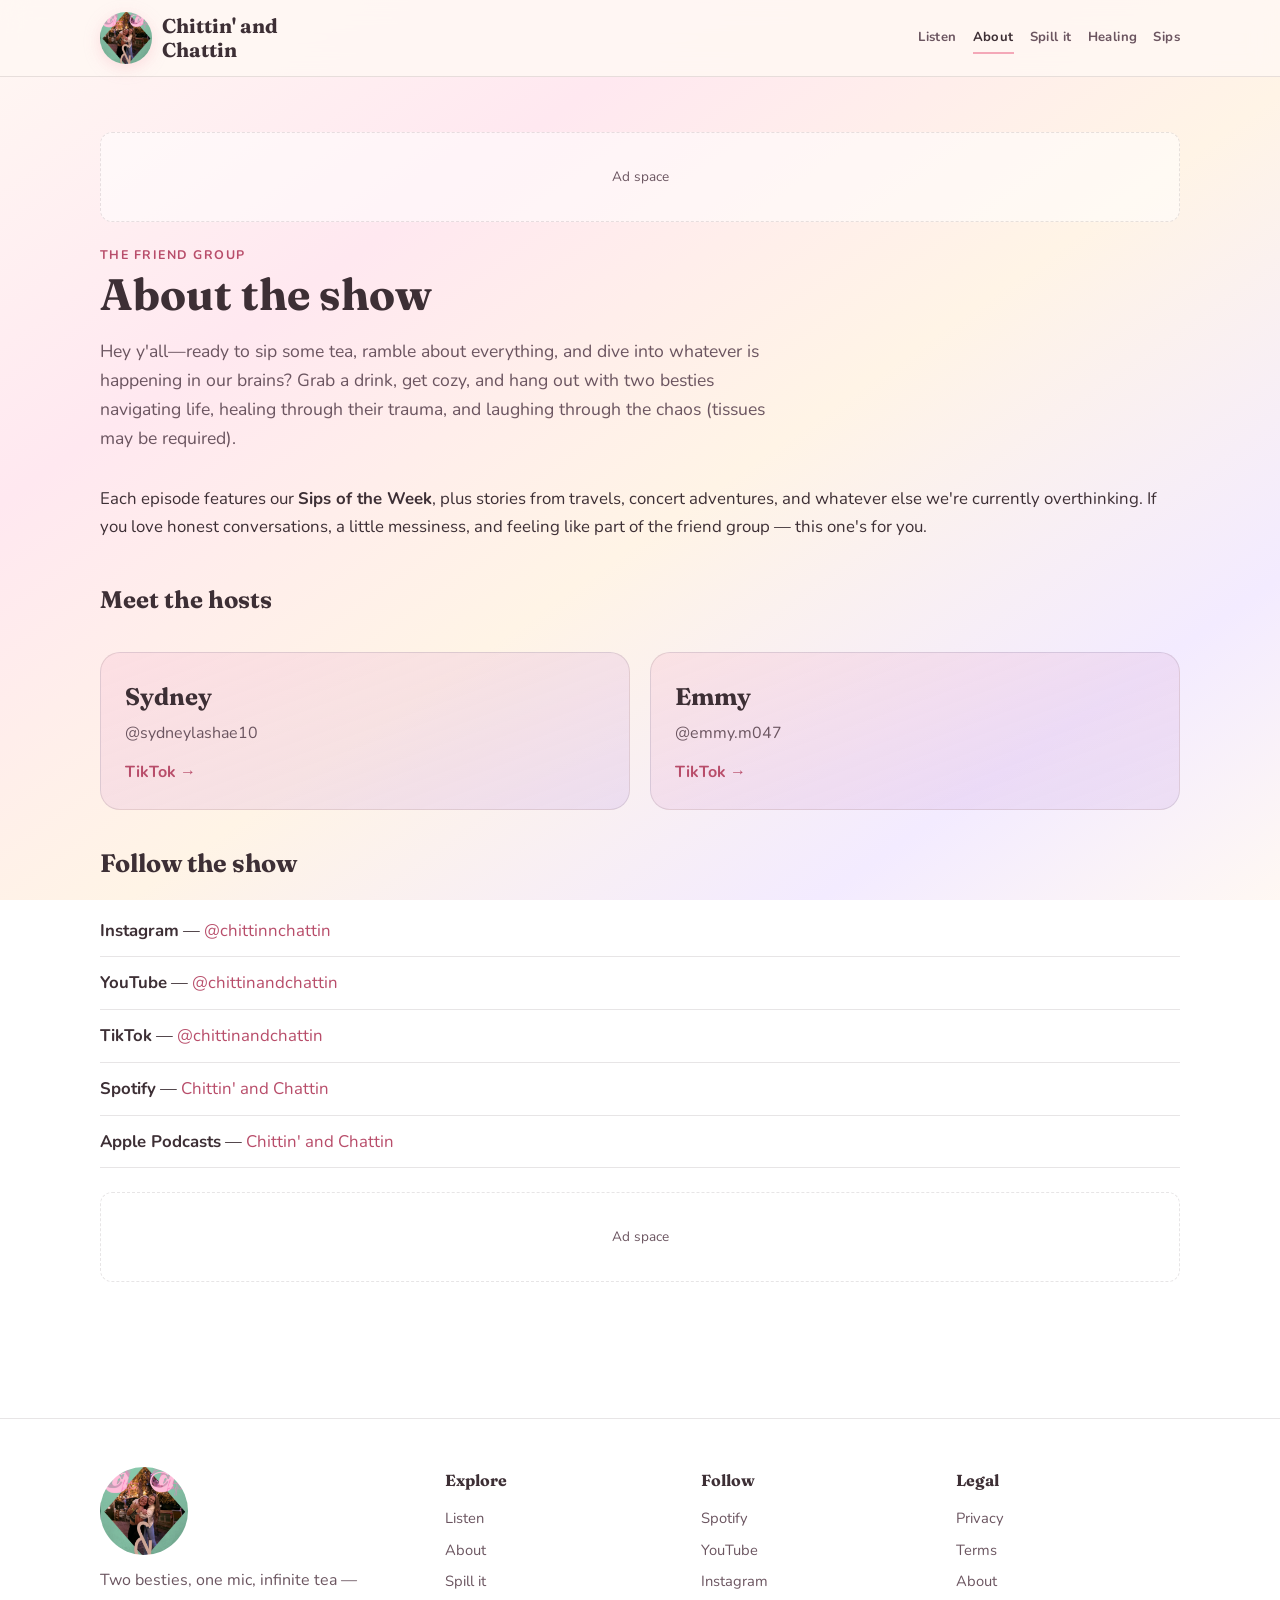
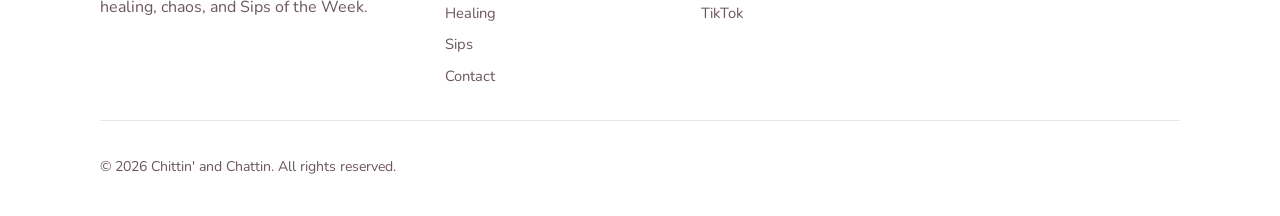
==== about/index.html @ 3270c284 "Initial Chittin and Chattin podcast site for chittinnchattin.com." ====
<!DOCTYPE html>
<html lang="en">
  <head>
    <meta charset="UTF-8" />
    <meta name="viewport" content="width=device-width, initial-scale=1.0" />
    <meta name="description" content="About Chittin' and Chattin — Sydney and Emmy, two besties with a podcast about healing, chaos, and Sips of the Week." />
    <title>About</title>
    <link rel="icon" href="/assets/brand/icon.png" type="image/png" />
    <link rel="stylesheet" href="/assets/css/site.css" />
    <link rel="canonical" href="https://chittinnchattin.com/about/" />
    <script async src="https://pagead2.googlesyndication.com/pagead/js/adsbygoogle.js?client=ca-pub-7048606415692002"
     crossorigin="anonymous"></script>
  </head>
  <body>
    <div id="app"></div>
    <script src="/assets/js/config.js"></script>
    <script src="/assets/js/site.js"></script>
    <script>
      const cfg = window.SITE_CONFIG;
      initPage({
        title: "About",
        description: "About Chittin' and Chattin — Sydney and Emmy, two besties with a podcast.",
        activePath: "/about/",
        content: `
          <header class="page-header reveal">
            <p class="teaser-eyebrow">The friend group</p>
            <h1>About the show</h1>
            <p class="page-lead">${cfg.bio}</p>
          </header>
          <div class="prose reveal">
            <p>Each episode features our <strong>Sips of the Week</strong>, plus stories from travels, concert adventures, and whatever else we're currently overthinking. If you love honest conversations, a little messiness, and feeling like part of the friend group — this one's for you.</p>
          </div>
          <h2 class="reveal" style="font-family:var(--font-display);margin:2.5rem 0 0.5rem;">Meet the hosts</h2>
          ${renderHostCards()}
          <div class="prose reveal">
            <h2 style="font-family:var(--font-display);">Follow the show</h2>
            <ul class="meta-list">
              <li><strong>Instagram</strong> — <a href="${cfg.links.instagram}" target="_blank" rel="noopener">@chittinnchattin</a></li>
              <li><strong>YouTube</strong> — <a href="${cfg.links.youtube}" target="_blank" rel="noopener">@chittinandchattin</a></li>
              <li><strong>TikTok</strong> — <a href="${cfg.links.tiktok}" target="_blank" rel="noopener">@chittinandchattin</a></li>
              <li><strong>Spotify</strong> — <a href="${cfg.links.spotify}" target="_blank" rel="noopener">Chittin' and Chattin</a></li>
              <li><strong>Apple Podcasts</strong> — <a href="${cfg.links.apple}" target="_blank" rel="noopener">Chittin' and Chattin</a></li>
            </ul>
          </div>
        `,
      });
    </script>
  </body>
</html>
---- assets/css/site.css ----
@import url("https://fonts.googleapis.com/css2?family=Fraunces:opsz,wght@9..144,500;9..144,700&family=Nunito:wght@400;600;700&display=swap");

:root {
  --petal: #f4a8b8;
  --blush: #f8c4d4;
  --peach: #ffb89a;
  --marigold: #f5c842;
  --lilac: #c9a8e8;
  --sage: #9cb89a;
  --cream: #fff8f3;
  --ink: #3d2f35;
  --muted: #6b5560;
  --surface: rgba(255, 255, 255, 0.72);
  --border: rgba(61, 47, 53, 0.12);
  --font-display: "Fraunces", Georgia, serif;
  --font-body: "Nunito", "Segoe UI", sans-serif;
  --container: min(1080px, calc(100% - 2rem));
  --header-h: 4.75rem;
  --gradient-bg: linear-gradient(
    145deg,
    var(--cream) 0%,
    #ffe8f0 28%,
    #fff4e6 55%,
    #f3ebff 82%,
    var(--cream) 100%
  );
}

*,
*::before,
*::after {
  box-sizing: border-box;
}

html {
  scroll-behavior: smooth;
}

body {
  margin: 0;
  font-family: var(--font-body);
  background: var(--gradient-bg);
  background-attachment: fixed;
  color: var(--ink);
  line-height: 1.65;
  -webkit-font-smoothing: antialiased;
}

img {
  max-width: 100%;
  display: block;
}

a {
  color: #b84d6a;
  text-decoration: none;
}

a:hover {
  text-decoration: underline;
}

.container {
  width: var(--container);
  margin-inline: auto;
}

.site-header {
  position: fixed;
  inset: 0 0 auto;
  z-index: 50;
  background: rgba(255, 248, 243, 0.88);
  backdrop-filter: blur(14px);
  border-bottom: 1px solid var(--border);
  animation: headerIn 0.7s ease both;
}

@keyframes headerIn {
  from {
    opacity: 0;
    transform: translateY(-12px);
  }
  to {
    opacity: 1;
    transform: translateY(0);
  }
}

.header-inner {
  display: flex;
  align-items: center;
  justify-content: space-between;
  min-height: var(--header-h);
  gap: 1rem;
}

.brand {
  display: flex;
  align-items: center;
  gap: 0.65rem;
  text-decoration: none;
  color: var(--ink);
}

.brand:hover {
  text-decoration: none;
}

.brand-logo {
  width: clamp(2.75rem, 6vw, 3.25rem);
  height: auto;
  border-radius: 50%;
  box-shadow: 0 4px 16px rgba(244, 168, 184, 0.35);
}

.brand-text {
  font-family: var(--font-display);
  font-size: clamp(1rem, 2.5vw, 1.25rem);
  font-weight: 700;
  line-height: 1.2;
  max-width: 10rem;
}

.nav-toggle {
  display: none;
  background: var(--surface);
  border: 1px solid var(--border);
  color: var(--ink);
  font: 700 0.85rem var(--font-body);
  padding: 0.55rem 0.9rem;
  border-radius: 999px;
  cursor: pointer;
}

.site-nav {
  display: flex;
  flex-wrap: wrap;
  gap: 0.35rem 1rem;
}

.nav-link {
  color: var(--muted);
  font: 700 0.82rem var(--font-body);
  letter-spacing: 0.03em;
  text-decoration: none;
  padding: 0.35rem 0;
  border-bottom: 2px solid transparent;
}

.nav-link:hover,
.nav-link.active {
  color: var(--ink);
  border-bottom-color: var(--petal);
  text-decoration: none;
}

.hero {
  position: relative;
  min-height: 100svh;
  display: grid;
  align-items: end;
  padding-top: var(--header-h);
}

.hero-media {
  position: absolute;
  inset: 0;
  overflow: hidden;
}

.hero-image {
  width: 100%;
  height: 100%;
  object-fit: cover;
}

.hero-scrim {
  position: absolute;
  inset: 0;
  background: linear-gradient(
    180deg,
    rgba(255, 248, 243, 0.15) 0%,
    rgba(255, 232, 240, 0.55) 45%,
    rgba(255, 248, 243, 0.95) 88%,
    var(--cream) 100%
  );
}

.hero-content {
  position: relative;
  z-index: 2;
  padding: 2rem 0 3.5rem;
  text-align: center;
  animation: heroIn 0.9s ease 0.15s both;
}

@keyframes heroIn {
  from {
    opacity: 0;
    transform: translateY(24px);
  }
  to {
    opacity: 1;
    transform: translateY(0);
  }
}

.hero-mark {
  width: clamp(4rem, 12vw, 6rem);
  height: auto;
  margin: 0 auto 1rem;
  border-radius: 50%;
  box-shadow: 0 8px 28px rgba(201, 168, 232, 0.4);
}

.hero-title {
  font-family: var(--font-display);
  font-size: clamp(2.4rem, 7vw, 4rem);
  font-weight: 700;
  line-height: 1.05;
  margin: 0 0 1rem;
  color: var(--ink);
}

.hero-subline {
  max-width: 38rem;
  margin: 0 auto 1.75rem;
  font-size: clamp(1rem, 2.2vw, 1.15rem);
  color: var(--muted);
}

.hero-cta {
  display: flex;
  flex-wrap: wrap;
  gap: 0.65rem;
  justify-content: center;
}

.page-main {
  padding-bottom: 4rem;
}

.page-inner {
  padding-top: calc(var(--header-h) + 2rem);
}

.page-header {
  margin-bottom: 2rem;
}

.page-header h1,
.teaser-copy h2 {
  font-family: var(--font-display);
  font-size: clamp(2rem, 5vw, 2.75rem);
  line-height: 1.15;
  margin: 0.35rem 0 0.75rem;
}

.page-lead {
  font-size: 1.1rem;
  color: var(--muted);
  max-width: 42rem;
}

.teaser-eyebrow {
  font: 700 0.78rem var(--font-body);
  letter-spacing: 0.12em;
  text-transform: uppercase;
  color: #b84d6a;
  margin: 0;
}

.btn {
  display: inline-flex;
  align-items: center;
  justify-content: center;
  padding: 0.7rem 1.25rem;
  border-radius: 999px;
  font: 700 0.92rem var(--font-body);
  text-decoration: none;
  border: none;
  cursor: pointer;
  transition: transform 0.2s ease, box-shadow 0.2s ease;
}

.btn:hover {
  text-decoration: none;
  transform: translateY(-2px);
}

.btn-primary {
  background: linear-gradient(135deg, var(--petal), var(--peach));
  color: var(--ink);
  box-shadow: 0 6px 20px rgba(244, 168, 184, 0.45);
}

.btn-soft {
  background: var(--surface);
  color: var(--ink);
  border: 1px solid var(--border);
  box-shadow: 0 4px 14px rgba(61, 47, 53, 0.06);
}

.btn-lg {
  padding: 0.9rem 1.75rem;
  font-size: 1rem;
}

.text-link {
  font-weight: 700;
  color: #b84d6a;
}

.teaser {
  padding: 3.5rem 0;
}

.teaser-inner {
  display: grid;
  grid-template-columns: 1fr 1fr;
  gap: 2.5rem;
  align-items: center;
}

.teaser-reverse .teaser-inner {
  direction: rtl;
}

.teaser-reverse .teaser-copy,
.teaser-reverse .teaser-visual {
  direction: ltr;
}

.teaser-copy p {
  color: var(--muted);
  margin: 0 0 1rem;
}

.teaser-frame {
  aspect-ratio: 4 / 5;
  border-radius: 1.5rem;
  background-size: cover;
  background-position: center;
  box-shadow: 0 16px 40px rgba(201, 168, 232, 0.25);
}

.listen-grid {
  display: grid;
  grid-template-columns: repeat(auto-fill, minmax(240px, 1fr));
  gap: 1rem;
  margin: 2rem 0;
}

.listen-card {
  display: flex;
  flex-direction: column;
  gap: 0.35rem;
  padding: 1.25rem;
  background: var(--surface);
  border: 1px solid var(--border);
  border-radius: 1.25rem;
  text-decoration: none;
  color: var(--ink);
  transition: transform 0.2s ease, box-shadow 0.2s ease;
}

.listen-card:hover {
  text-decoration: none;
  transform: translateY(-3px);
  box-shadow: 0 12px 28px rgba(245, 200, 66, 0.2);
}

.listen-label {
  font-family: var(--font-display);
  font-size: 1.25rem;
  font-weight: 700;
}

.listen-note {
  font-size: 0.9rem;
  color: var(--muted);
}

.host-grid {
  display: grid;
  grid-template-columns: repeat(auto-fit, minmax(220px, 1fr));
  gap: 1.25rem;
  margin: 2rem 0;
}

.host-card {
  padding: 1.5rem;
  background: linear-gradient(160deg, rgba(248, 196, 212, 0.35), rgba(201, 168, 232, 0.25));
  border-radius: 1.25rem;
  border: 1px solid var(--border);
}

.host-card h3 {
  font-family: var(--font-display);
  margin: 0 0 0.25rem;
  font-size: 1.5rem;
}

.host-handle {
  color: var(--muted);
  margin: 0 0 0.75rem;
}

.feature-layout {
  display: grid;
  grid-template-columns: minmax(0, 1fr) minmax(0, 1.1fr);
  gap: 2rem;
  align-items: start;
}

.feature-art img {
  width: 100%;
  border-radius: 1.5rem;
  box-shadow: 0 16px 40px rgba(244, 168, 184, 0.3);
}

.prose {
  font-size: 1.05rem;
}

.prose p {
  margin: 0 0 1rem;
}

.cta-panel {
  margin: 2rem 0 1rem;
  padding: 1.5rem;
  background: var(--surface);
  border-radius: 1.25rem;
  border: 1px solid var(--border);
  text-align: center;
}

.cta-note,
.cross-link {
  font-size: 0.92rem;
  color: var(--muted);
  margin: 0.75rem 0 0;
}

.coming-soon {
  text-align: center;
  padding: 2rem 0 3rem;
}

.coming-soon-art {
  max-width: 28rem;
  margin: 0 auto 1.5rem;
  border-radius: 1.5rem;
  overflow: hidden;
  box-shadow: 0 16px 40px rgba(245, 200, 66, 0.25);
}

.meta-list {
  list-style: none;
  padding: 0;
  margin: 0;
}

.meta-list li {
  padding: 0.75rem 0;
  border-bottom: 1px solid var(--border);
}

.ad-slot {
  margin: 1.5rem 0;
}

.ad-placeholder {
  min-height: 90px;
  display: grid;
  place-items: center;
  background: rgba(255, 255, 255, 0.5);
  border: 1px dashed var(--border);
  border-radius: 0.75rem;
  color: var(--muted);
  font-size: 0.85rem;
}

.site-footer {
  margin-top: 3rem;
  padding: 3rem 0 1.5rem;
  background: rgba(255, 255, 255, 0.55);
  border-top: 1px solid var(--border);
}

.footer-grid {
  display: grid;
  grid-template-columns: 1.4fr repeat(3, 1fr);
  gap: 2rem;
}

.footer-logo {
  border-radius: 50%;
  margin-bottom: 0.75rem;
}

.footer-tagline {
  color: var(--muted);
  max-width: 22rem;
  margin: 0;
}

.footer-nav {
  display: flex;
  flex-direction: column;
  gap: 0.45rem;
}

.footer-nav strong {
  font-family: var(--font-display);
  margin-bottom: 0.35rem;
}

.footer-nav a {
  color: var(--muted);
  font-size: 0.92rem;
}

.footer-bottom {
  margin-top: 2rem;
  padding-top: 1.25rem;
  border-top: 1px solid var(--border);
  color: var(--muted);
  font-size: 0.88rem;
}

.reveal {
  opacity: 0;
  transform: translateY(18px);
  transition: opacity 0.65s ease, transform 0.65s ease;
}

.reveal.is-visible {
  opacity: 1;
  transform: translateY(0);
}

@media (max-width: 860px) {
  .nav-toggle {
    display: inline-flex;
  }

  .site-nav {
    display: none;
    position: absolute;
    top: 100%;
    left: 0;
    right: 0;
    flex-direction: column;
    padding: 1rem;
    background: rgba(255, 248, 243, 0.98);
    border-bottom: 1px solid var(--border);
  }

  .site-nav.open {
    display: flex;
  }

  .header-inner {
    position: relative;
  }

  .teaser-inner,
  .feature-layout,
  .footer-grid {
    grid-template-columns: 1fr;
  }

  .teaser-reverse .teaser-inner {
    direction: ltr;
  }
}

@media (prefers-reduced-motion: reduce) {
  html {
    scroll-behavior: auto;
  }

  *,
  *::before,
  *::after {
    animation: none !important;
    transition: none !important;
  }

  .reveal {
    opacity: 1;
    transform: none;
  }
}
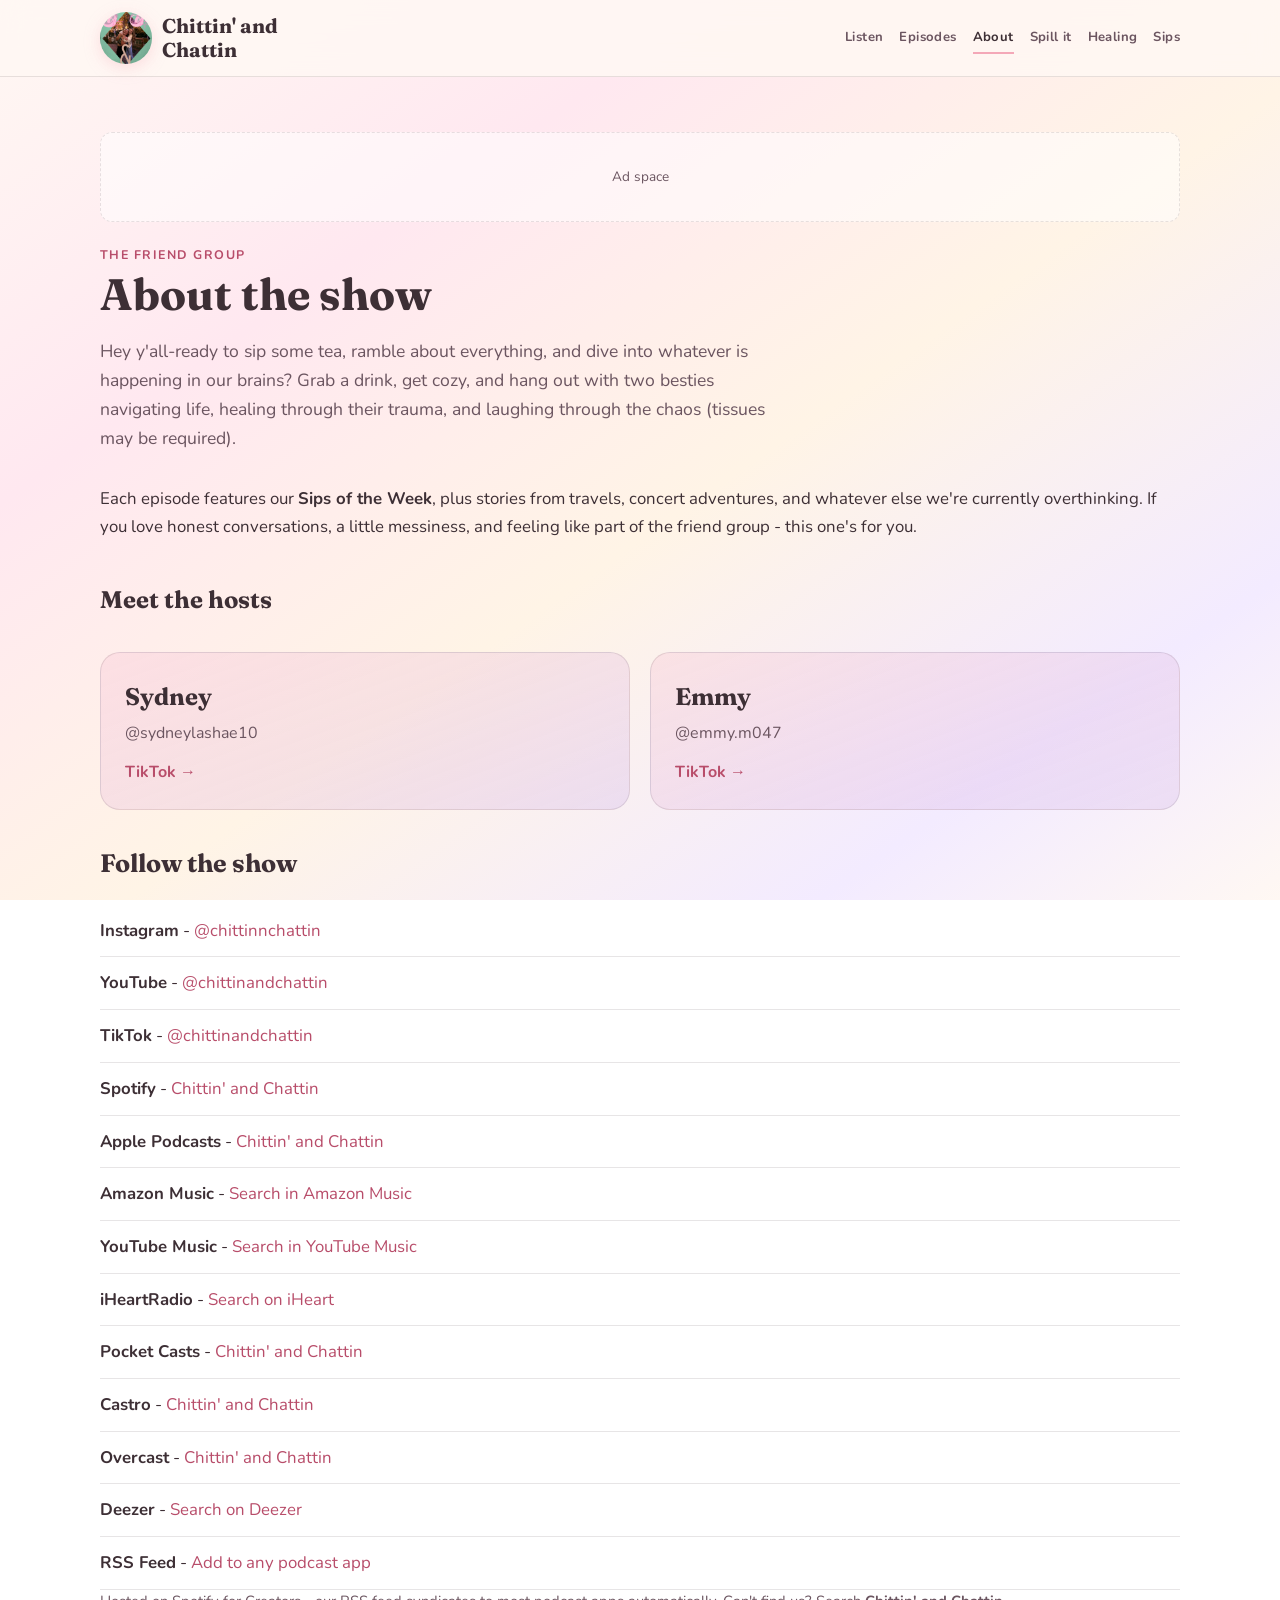
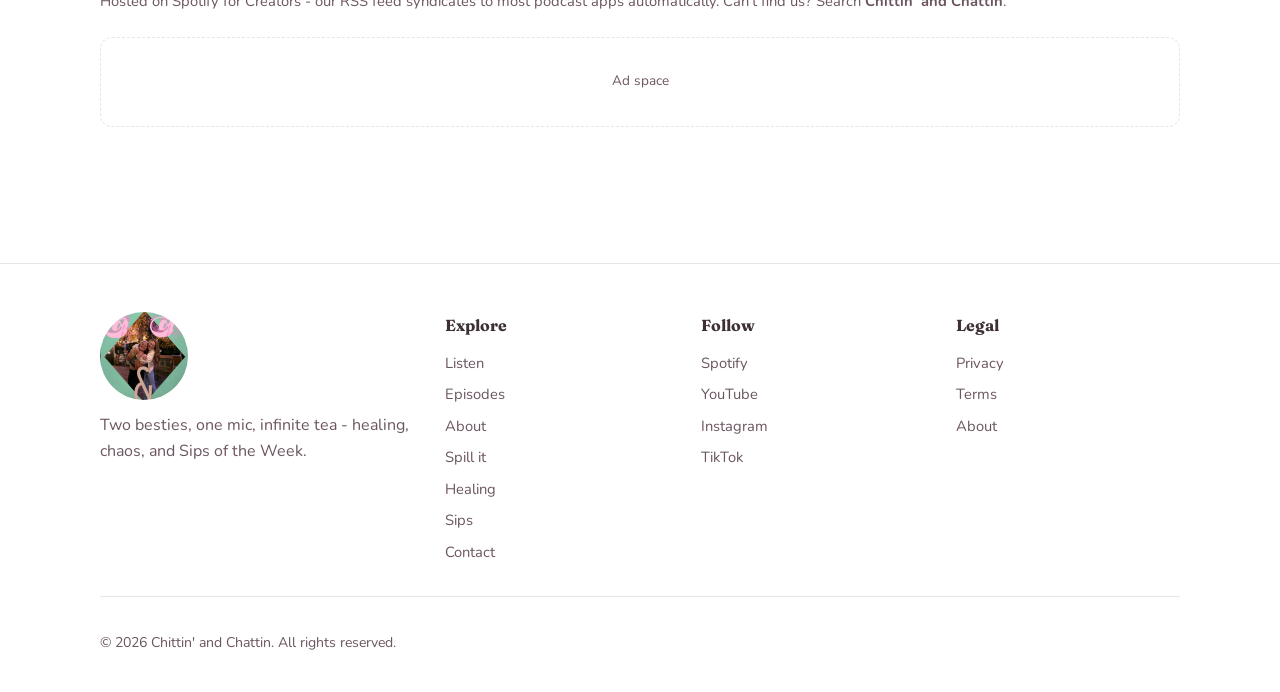
==== commit 7d42d26f: "Replace em dashes with hyphens and push pending site updates. Normalize RSS episode text on pull, fi" ====
--- a/about/index.html
+++ b/about/index.html
@@ -3,7 +3,7 @@
   <head>
     <meta charset="UTF-8" />
     <meta name="viewport" content="width=device-width, initial-scale=1.0" />
-    <meta name="description" content="About Chittin' and Chattin — Sydney and Emmy, two besties with a podcast about healing, chaos, and Sips of the Week." />
+    <meta name="description" content="About Chittin' and Chattin - Sydney and Emmy, two besties with a podcast about healing, chaos, and Sips of the Week." />
     <title>About</title>
     <link rel="icon" href="/assets/brand/icon.png" type="image/png" />
     <link rel="stylesheet" href="/assets/css/site.css" />
@@ -19,7 +19,7 @@
       const cfg = window.SITE_CONFIG;
       initPage({
         title: "About",
-        description: "About Chittin' and Chattin — Sydney and Emmy, two besties with a podcast.",
+        description: "About Chittin' and Chattin - Sydney and Emmy, two besties with a podcast.",
         activePath: "/about/",
         content: `
           <header class="page-header reveal">
@@ -28,19 +28,13 @@
             <p class="page-lead">${cfg.bio}</p>
           </header>
           <div class="prose reveal">
-            <p>Each episode features our <strong>Sips of the Week</strong>, plus stories from travels, concert adventures, and whatever else we're currently overthinking. If you love honest conversations, a little messiness, and feeling like part of the friend group — this one's for you.</p>
+            <p>Each episode features our <strong>Sips of the Week</strong>, plus stories from travels, concert adventures, and whatever else we're currently overthinking. If you love honest conversations, a little messiness, and feeling like part of the friend group - this one's for you.</p>
           </div>
           <h2 class="reveal" style="font-family:var(--font-display);margin:2.5rem 0 0.5rem;">Meet the hosts</h2>
           ${renderHostCards()}
           <div class="prose reveal">
             <h2 style="font-family:var(--font-display);">Follow the show</h2>
-            <ul class="meta-list">
-              <li><strong>Instagram</strong> — <a href="${cfg.links.instagram}" target="_blank" rel="noopener">@chittinnchattin</a></li>
-              <li><strong>YouTube</strong> — <a href="${cfg.links.youtube}" target="_blank" rel="noopener">@chittinandchattin</a></li>
-              <li><strong>TikTok</strong> — <a href="${cfg.links.tiktok}" target="_blank" rel="noopener">@chittinandchattin</a></li>
-              <li><strong>Spotify</strong> — <a href="${cfg.links.spotify}" target="_blank" rel="noopener">Chittin' and Chattin</a></li>
-              <li><strong>Apple Podcasts</strong> — <a href="${cfg.links.apple}" target="_blank" rel="noopener">Chittin' and Chattin</a></li>
-            </ul>
+            ${renderFollowShowList()}
           </div>
         `,
       });
--- a/assets/css/site.css
+++ b/assets/css/site.css
@@ -456,6 +456,349 @@
   box-shadow: 0 16px 40px rgba(245, 200, 66, 0.25);
 }
 
+.episode-list {
+  display: flex;
+  flex-direction: column;
+  gap: 1.25rem;
+  margin: 1.5rem 0 2rem;
+}
+
+.episode-page-summary {
+  margin: 0.5rem 0 0;
+  color: var(--muted);
+  font-size: 0.92rem;
+}
+
+.episode-card {
+  display: grid;
+  grid-template-columns: 128px 1fr;
+  gap: 1.15rem;
+  align-items: start;
+  padding: 1.25rem 1.35rem;
+  background: var(--surface);
+  border: 1px solid var(--border);
+  border-radius: 1.25rem;
+  box-shadow: 0 6px 20px rgba(244, 168, 184, 0.12);
+}
+
+.episode-thumb-link {
+  display: block;
+  border-radius: 0.85rem;
+  overflow: hidden;
+  flex-shrink: 0;
+  box-shadow: 0 8px 22px rgba(0, 0, 0, 0.12);
+  transition: transform 0.2s ease, box-shadow 0.2s ease;
+}
+
+.episode-thumb-link:hover {
+  transform: translateY(-2px);
+  box-shadow: 0 12px 28px rgba(0, 0, 0, 0.16);
+}
+
+.episode-thumb {
+  display: block;
+  width: 128px;
+  height: 128px;
+  object-fit: cover;
+  background: var(--border);
+}
+
+.episode-card-body {
+  min-width: 0;
+}
+
+.episode-card-meta {
+  display: flex;
+  flex-wrap: wrap;
+  gap: 0.5rem 0.85rem;
+  align-items: center;
+  margin-bottom: 0.35rem;
+}
+
+.episode-num {
+  font-size: 0.78rem;
+  font-weight: 700;
+  letter-spacing: 0.04em;
+  text-transform: uppercase;
+  color: var(--accent);
+}
+
+.episode-duration {
+  font-size: 0.78rem;
+  color: var(--muted);
+}
+
+.episode-card h2 {
+  font-family: var(--font-display);
+  font-size: 1.35rem;
+  margin: 0 0 0.35rem;
+  line-height: 1.25;
+}
+
+.episode-card h2 a {
+  color: inherit;
+  text-decoration: none;
+}
+
+.episode-card h2 a:hover {
+  color: var(--accent);
+}
+
+.episode-date {
+  font-size: 0.85rem;
+  color: var(--muted);
+  margin: 0 0 0.75rem;
+}
+
+.episode-desc {
+  margin: 0 0 0.75rem;
+  color: var(--ink);
+  font-size: 0.98rem;
+  line-height: 1.55;
+}
+
+.episode-loading,
+.episode-error {
+  text-align: center;
+  color: var(--muted);
+  padding: 2rem 0;
+}
+
+.episode-pagination {
+  display: flex;
+  flex-wrap: wrap;
+  align-items: center;
+  justify-content: center;
+  gap: 0.75rem 1rem;
+  margin: 2rem 0 1rem;
+  padding: 1rem 0;
+}
+
+.episode-page-nums {
+  display: flex;
+  flex-wrap: wrap;
+  gap: 0.45rem;
+  justify-content: center;
+}
+
+.episode-page-num,
+.episode-page-nav {
+  display: inline-flex;
+  align-items: center;
+  justify-content: center;
+  min-width: 2.35rem;
+  min-height: 2.35rem;
+  padding: 0.35rem 0.75rem;
+  border-radius: 999px;
+  border: 1px solid var(--border);
+  background: var(--surface);
+  color: var(--ink);
+  font-size: 0.92rem;
+  font-weight: 600;
+  text-decoration: none;
+  transition: background 0.15s ease, border-color 0.15s ease, color 0.15s ease;
+}
+
+.episode-page-num:hover,
+.episode-page-nav:hover {
+  border-color: var(--accent);
+  color: var(--accent);
+}
+
+.episode-page-num.active {
+  background: var(--accent);
+  border-color: var(--accent);
+  color: #fff;
+}
+
+.episode-page-nav.is-disabled {
+  opacity: 0.45;
+  pointer-events: none;
+}
+
+.ad-mid {
+  margin: 2rem 0;
+}
+
+@media (max-width: 640px) {
+  .episode-card {
+    grid-template-columns: 96px 1fr;
+    gap: 0.9rem;
+    padding: 1rem;
+  }
+
+  .episode-thumb,
+  .episode-thumb-link {
+    width: 96px;
+  }
+
+  .episode-thumb {
+    height: 96px;
+  }
+
+  .episode-card h2 {
+    font-size: 1.12rem;
+  }
+}
+
+.sip-review-banner {
+  margin: 1.5rem 0 2rem;
+  padding: 1rem 1.25rem;
+  background: rgba(245, 200, 66, 0.18);
+  border: 1px solid rgba(245, 180, 40, 0.45);
+  border-radius: 1rem;
+  font-size: 0.95rem;
+  line-height: 1.5;
+}
+
+.sip-review-note {
+  display: block;
+  margin-top: 0.35rem;
+  color: var(--muted);
+  font-size: 0.88rem;
+}
+
+.sip-list {
+  display: flex;
+  flex-direction: column;
+  gap: 1rem;
+  margin: 2rem 0;
+}
+
+.sip-card {
+  background: var(--surface);
+  border: 1px solid var(--border);
+  border-radius: 1.25rem;
+  box-shadow: 0 6px 20px rgba(244, 168, 184, 0.12);
+  overflow: hidden;
+}
+
+.sip-summary {
+  display: flex;
+  align-items: flex-start;
+  gap: 1rem;
+  padding: 1.25rem 1.5rem;
+  cursor: pointer;
+  list-style: none;
+}
+
+.sip-summary::-webkit-details-marker {
+  display: none;
+}
+
+.sip-summary::after {
+  content: "+";
+  margin-left: auto;
+  font-size: 1.25rem;
+  color: var(--muted);
+  flex-shrink: 0;
+}
+
+.sip-card[open] .sip-summary::after {
+  content: "−";
+}
+
+.sip-ep {
+  flex-shrink: 0;
+  font-family: var(--font-display);
+  font-size: 0.85rem;
+  font-weight: 700;
+  color: var(--accent);
+  background: rgba(244, 168, 184, 0.15);
+  padding: 0.35rem 0.6rem;
+  border-radius: 0.5rem;
+}
+
+.sip-summary-text {
+  display: flex;
+  flex-direction: column;
+  gap: 0.2rem;
+  min-width: 0;
+}
+
+.sip-title {
+  font-family: var(--font-display);
+  font-size: 1.15rem;
+  line-height: 1.3;
+  color: var(--ink);
+}
+
+.sip-episode-title {
+  font-size: 0.88rem;
+  color: var(--muted);
+}
+
+.sip-date {
+  font-size: 0.82rem;
+  color: var(--muted);
+}
+
+.sip-badge {
+  flex-shrink: 0;
+  font-size: 0.72rem;
+  font-weight: 600;
+  text-transform: uppercase;
+  letter-spacing: 0.04em;
+  padding: 0.25rem 0.5rem;
+  border-radius: 0.4rem;
+  align-self: center;
+}
+
+.sip-badge-review {
+  background: rgba(245, 200, 66, 0.25);
+  color: #8a6a00;
+}
+
+.sip-badge-partial {
+  background: rgba(160, 160, 160, 0.2);
+  color: var(--muted);
+}
+
+.sip-detail {
+  padding: 0 1.5rem 1.35rem;
+  border-top: 1px solid var(--border);
+}
+
+.sip-description {
+  margin: 1rem 0 0.75rem;
+  line-height: 1.6;
+  font-size: 1rem;
+}
+
+.sip-description a {
+  color: var(--accent);
+  text-decoration: underline;
+  text-underline-offset: 2px;
+}
+
+.sip-description a:hover {
+  color: var(--accent-dark, #8b2252);
+}
+
+.sip-detail-line {
+  margin: 0.5rem 0;
+  font-size: 0.95rem;
+  line-height: 1.5;
+}
+
+.sip-meta-list {
+  margin: 0.5rem 0;
+  padding-left: 1.25rem;
+  font-size: 0.95rem;
+}
+
+.sip-listen {
+  display: inline-block;
+  margin-top: 1rem;
+}
+
+.follow-show-note {
+  font-size: 0.92rem;
+  color: var(--muted);
+  margin: 1rem 0 0;
+  line-height: 1.55;
+}
+
 .meta-list {
   list-style: none;
   padding: 0;
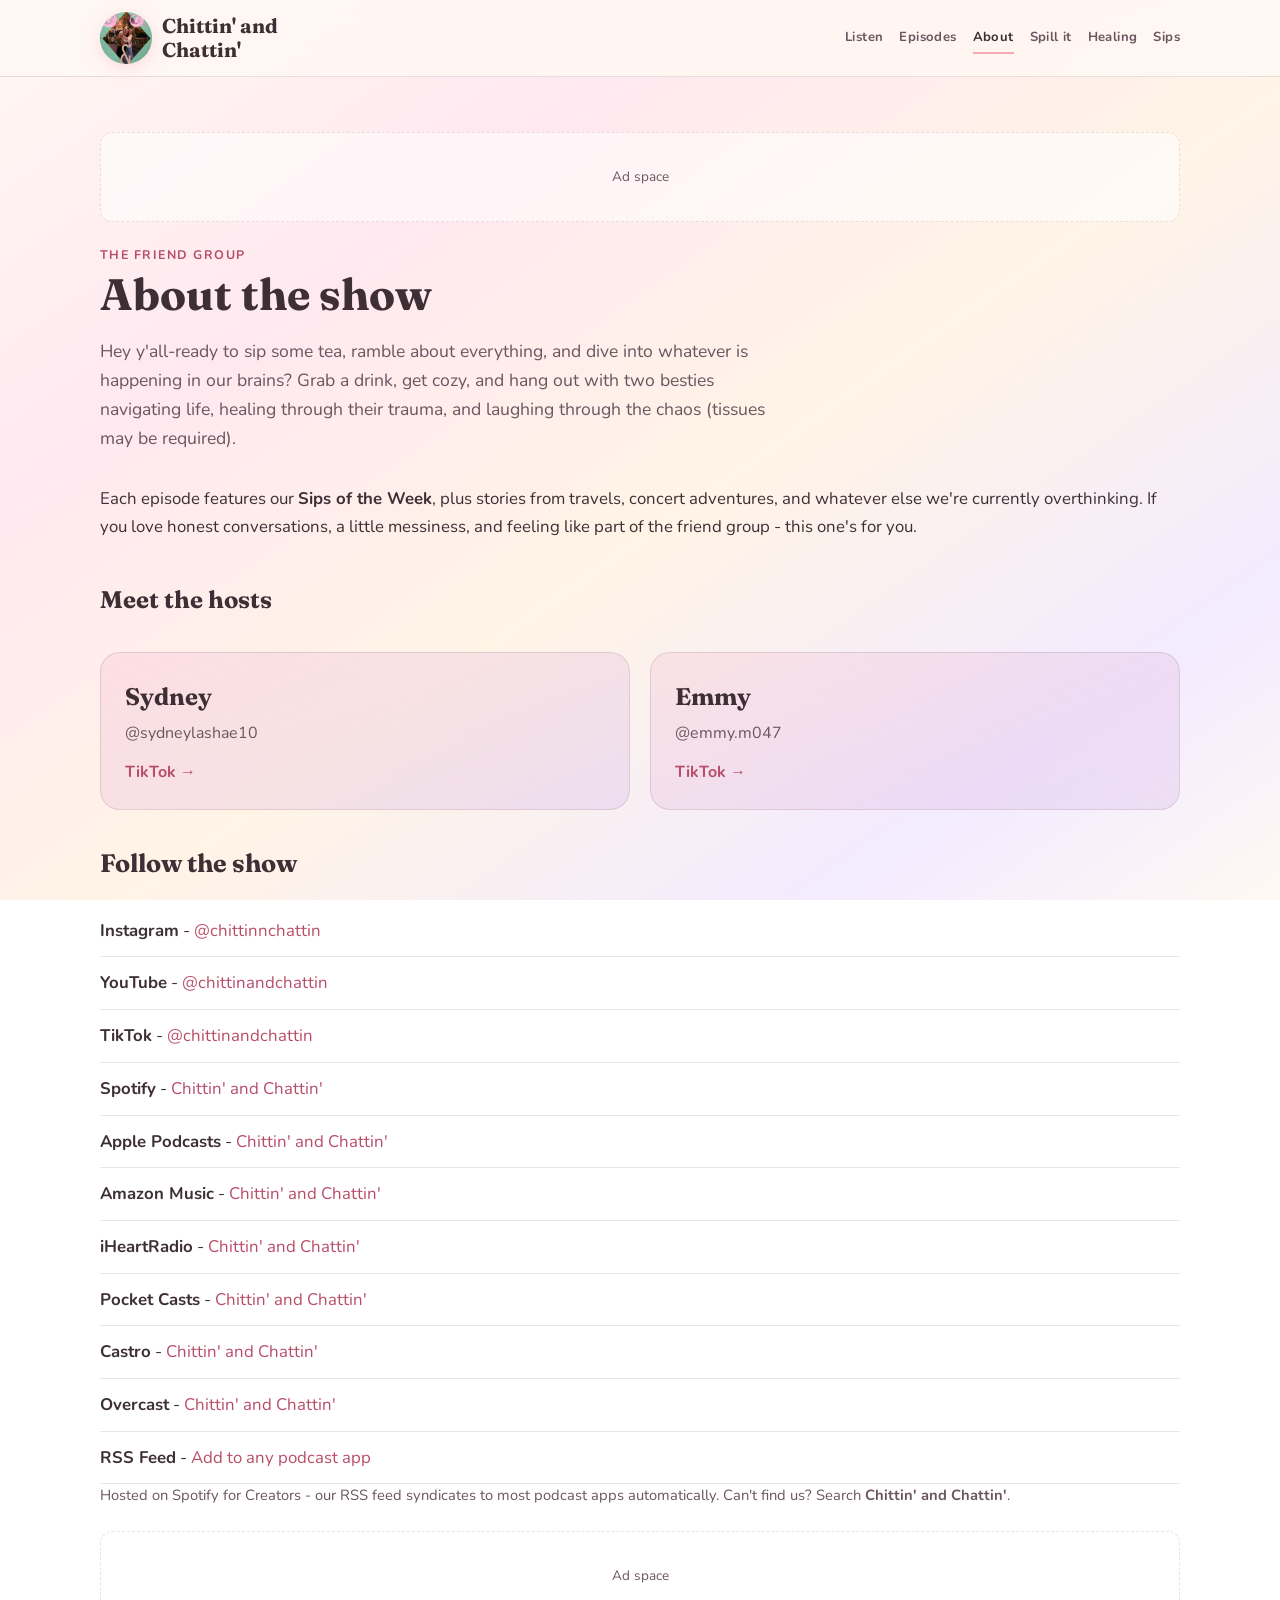
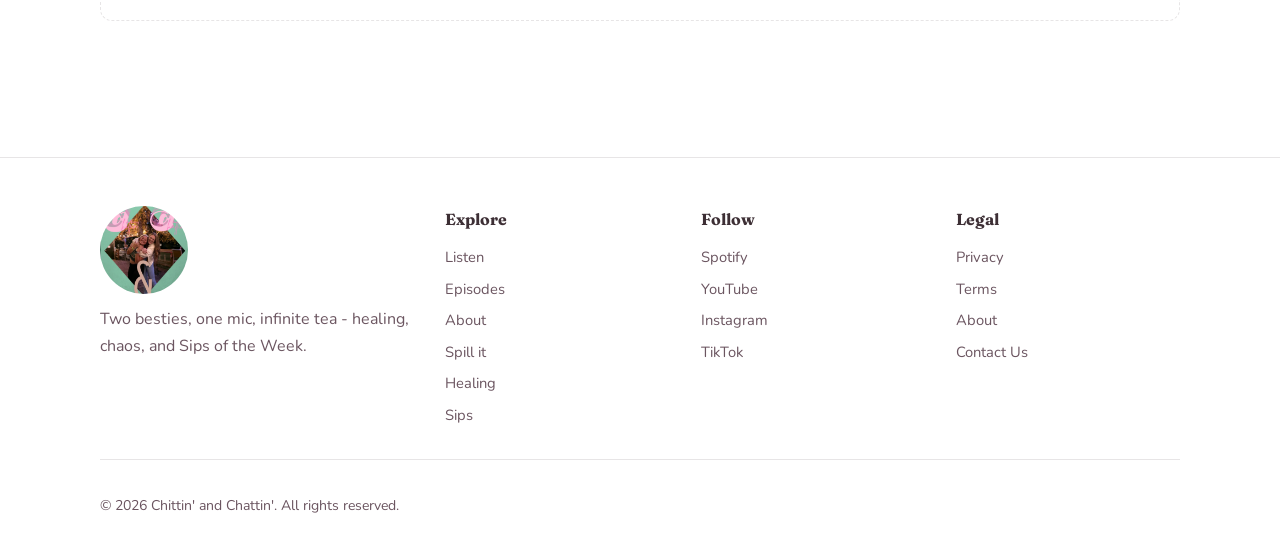
==== commit 885de5cb: "Add Web3Forms inbox submissions and thank-you redirect page. Fix live domain to chittinandchattin.co" ====
--- a/about/index.html
+++ b/about/index.html
@@ -7,7 +7,7 @@
     <title>About</title>
     <link rel="icon" href="/assets/brand/icon.png" type="image/png" />
     <link rel="stylesheet" href="/assets/css/site.css" />
-    <link rel="canonical" href="https://chittinnchattin.com/about/" />
+    <link rel="canonical" href="https://chittinandchattin.com/about/" />
     <script async src="https://pagead2.googlesyndication.com/pagead/js/adsbygoogle.js?client=ca-pub-7048606415692002"
      crossorigin="anonymous"></script>
   </head>
--- a/assets/css/site.css
+++ b/assets/css/site.css
@@ -443,6 +443,78 @@
   margin: 0.75rem 0 0;
 }
 
+.contact-form {
+  margin-top: 1.5rem;
+  max-width: 36rem;
+}
+
+.contact-honeypot {
+  position: absolute;
+  left: -9999px;
+  opacity: 0;
+  pointer-events: none;
+}
+
+.form-field {
+  margin-bottom: 1.25rem;
+}
+
+.form-field label {
+  display: block;
+  margin-bottom: 0.4rem;
+  font-weight: 600;
+  font-size: 0.95rem;
+}
+
+.form-field .optional {
+  font-weight: 400;
+  color: var(--muted);
+  font-size: 0.85rem;
+}
+
+.form-field input,
+.form-field textarea {
+  width: 100%;
+  padding: 0.75rem 1rem;
+  font: inherit;
+  color: var(--text);
+  background: var(--surface);
+  border: 1px solid var(--border);
+  border-radius: 0.75rem;
+}
+
+.form-field input:focus,
+.form-field textarea:focus {
+  outline: 2px solid rgba(245, 200, 66, 0.45);
+  outline-offset: 2px;
+}
+
+.form-field textarea {
+  resize: vertical;
+  min-height: 8rem;
+}
+
+.contact-form .btn {
+  margin-top: 0.5rem;
+}
+
+.form-status {
+  margin: 1rem 0 0;
+  font-size: 0.95rem;
+}
+
+.form-status-pending {
+  color: var(--muted);
+}
+
+.form-status-success {
+  color: #7dd87d;
+}
+
+.form-status-error {
+  color: #f08080;
+}
+
 .coming-soon {
   text-align: center;
   padding: 2rem 0 3rem;
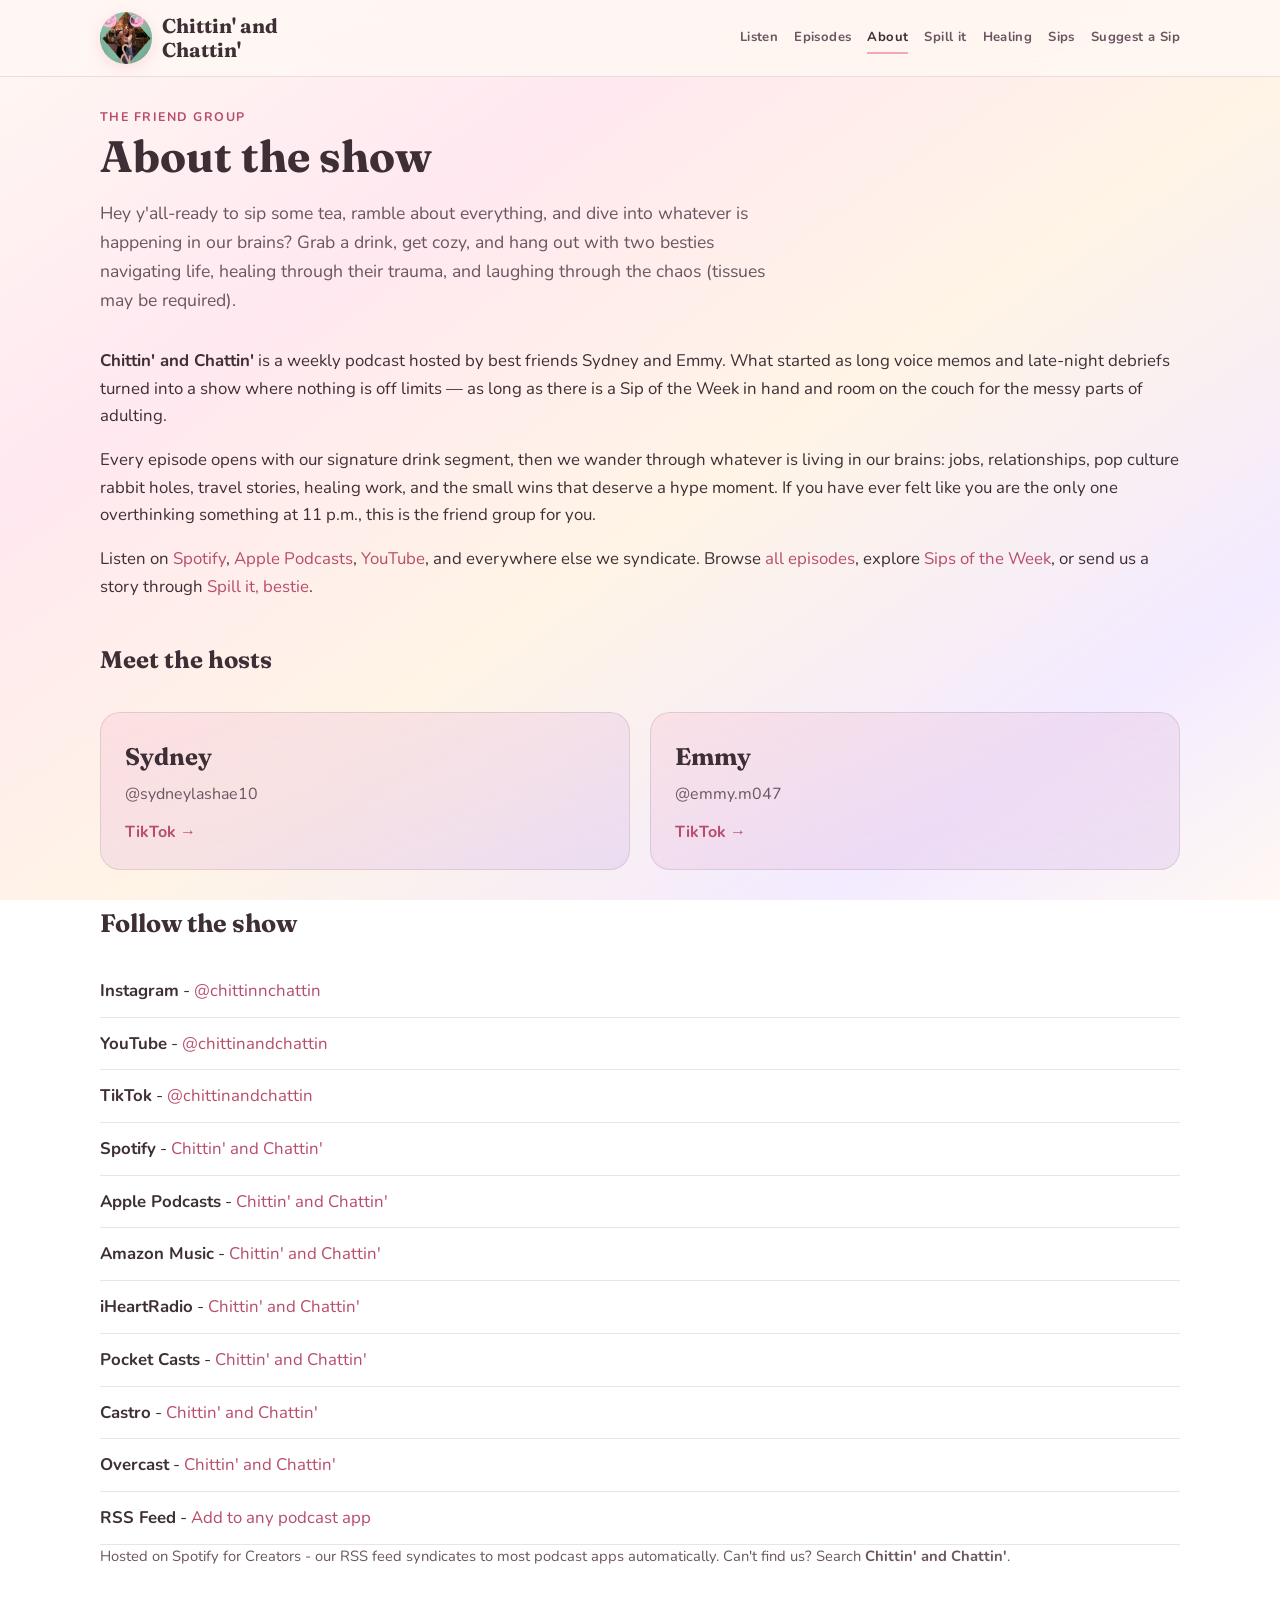
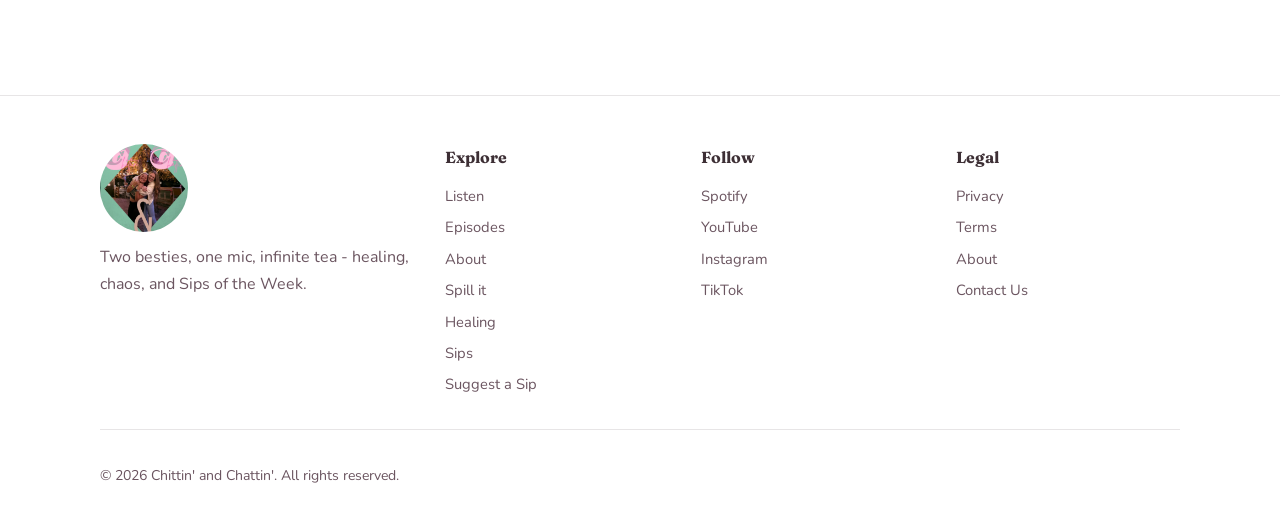
==== commit 245eb34d: "AdSense readiness: episode detail, privacy, content, hide placeholders Co-authored-by: Cursor <curso" ====
--- a/about/index.html
+++ b/about/index.html
@@ -28,7 +28,9 @@
             <p class="page-lead">${cfg.bio}</p>
           </header>
           <div class="prose reveal">
-            <p>Each episode features our <strong>Sips of the Week</strong>, plus stories from travels, concert adventures, and whatever else we're currently overthinking. If you love honest conversations, a little messiness, and feeling like part of the friend group - this one's for you.</p>
+            <p><strong>Chittin' and Chattin'</strong> is a weekly podcast hosted by best friends Sydney and Emmy. What started as long voice memos and late-night debriefs turned into a show where nothing is off limits — as long as there is a Sip of the Week in hand and room on the couch for the messy parts of adulting.</p>
+            <p>Every episode opens with our signature drink segment, then we wander through whatever is living in our brains: jobs, relationships, pop culture rabbit holes, travel stories, healing work, and the small wins that deserve a hype moment. If you have ever felt like you are the only one overthinking something at 11 p.m., this is the friend group for you.</p>
+            <p>Listen on <a href="${cfg.links.spotify}" target="_blank" rel="noopener">Spotify</a>, <a href="${cfg.links.apple}" target="_blank" rel="noopener">Apple Podcasts</a>, <a href="${cfg.links.youtube}" target="_blank" rel="noopener">YouTube</a>, and everywhere else we syndicate. Browse <a href="/episodes/">all episodes</a>, explore <a href="/sips/">Sips of the Week</a>, or send us a story through <a href="/spill-it-bestie/">Spill it, bestie</a>.</p>
           </div>
           <h2 class="reveal" style="font-family:var(--font-display);margin:2.5rem 0 0.5rem;">Meet the hosts</h2>
           ${renderHostCards()}
--- a/assets/css/site.css
+++ b/assets/css/site.css
@@ -311,6 +311,19 @@
   color: #b84d6a;
 }
 
+.teaser-links {
+  display: flex;
+  flex-wrap: wrap;
+  gap: 0.75rem 1.25rem;
+  align-items: baseline;
+}
+
+.sip-suggest-cta {
+  margin: 0 0 1.75rem;
+  font-weight: 600;
+  color: var(--muted);
+}
+
 .teaser {
   padding: 3.5rem 0;
 }
@@ -1009,3 +1022,86 @@
     transform: none;
   }
 }
+
+/* Suggest a Sip collage page */
+.page-inner:has(.sip-suggest-page) {
+  width: 100%;
+  max-width: none;
+  padding-inline: 0;
+}
+
+.sip-suggest-page {
+  position: relative;
+  overflow: hidden;
+  padding: clamp(1.5rem, 4vw, 3rem) clamp(1rem, 3vw, 2rem) 4rem;
+  background:
+    radial-gradient(circle at 12% 18%, rgba(244, 168, 184, 0.22), transparent 42%),
+    radial-gradient(circle at 88% 12%, rgba(255, 184, 154, 0.2), transparent 38%),
+    radial-gradient(circle at 78% 82%, rgba(201, 168, 232, 0.18), transparent 40%),
+    radial-gradient(circle at 8% 78%, rgba(245, 200, 66, 0.12), transparent 36%),
+    linear-gradient(160deg, rgba(255, 248, 243, 0.95) 0%, rgba(255, 232, 240, 0.85) 45%, rgba(255, 244, 230, 0.9) 100%);
+  border-radius: 1.25rem;
+  border: 1px solid var(--border);
+}
+
+.sip-decor-layer {
+  position: absolute;
+  inset: 0;
+  pointer-events: none;
+  z-index: 0;
+}
+
+.sip-decor {
+  position: absolute;
+  width: clamp(3.5rem, 9vw, 5.5rem);
+  height: auto;
+  opacity: 0.55;
+  filter: drop-shadow(0 6px 14px rgba(61, 47, 53, 0.08));
+}
+
+.sip-decor-1 { top: 4%; left: 2%; transform: rotate(-14deg); }
+.sip-decor-2 { top: 8%; right: 3%; transform: rotate(10deg); width: clamp(3rem, 8vw, 4.75rem); }
+.sip-decor-3 { top: 38%; left: 1%; transform: rotate(8deg); width: clamp(4rem, 10vw, 6rem); opacity: 0.5; }
+.sip-decor-4 { top: 42%; right: 2%; transform: rotate(-12deg); }
+.sip-decor-5 { bottom: 18%; left: 4%; transform: rotate(-6deg); width: clamp(3.25rem, 8vw, 5rem); }
+.sip-decor-6 { bottom: 12%; right: 5%; transform: rotate(16deg); width: clamp(3.75rem, 9vw, 5.75rem); }
+.sip-decor-7 { bottom: 4%; left: 18%; transform: rotate(22deg) scale(0.85); opacity: 0.4; }
+.sip-decor-8 { bottom: 6%; right: 16%; transform: rotate(-18deg) scale(0.9); opacity: 0.42; }
+
+.sip-suggest-content {
+  position: relative;
+  z-index: 1;
+  width: var(--container);
+  max-width: 100%;
+  margin-inline: auto;
+}
+
+.sip-suggest-page .page-header,
+.sip-suggest-page .feature-layout {
+  background: rgba(255, 255, 255, 0.62);
+  backdrop-filter: blur(8px);
+  border-radius: 1rem;
+  border: 1px solid rgba(255, 255, 255, 0.65);
+  padding: clamp(1rem, 3vw, 1.75rem);
+}
+
+.sip-suggest-page .page-header {
+  margin-bottom: 1.25rem;
+}
+
+.sip-suggest-page .feature-layout {
+  padding: clamp(1rem, 3vw, 2rem);
+}
+
+@media (max-width: 720px) {
+  .sip-decor-3,
+  .sip-decor-7,
+  .sip-decor-8 {
+    display: none;
+  }
+
+  .sip-decor {
+    opacity: 0.38;
+    width: clamp(2.75rem, 12vw, 4rem);
+  }
+}
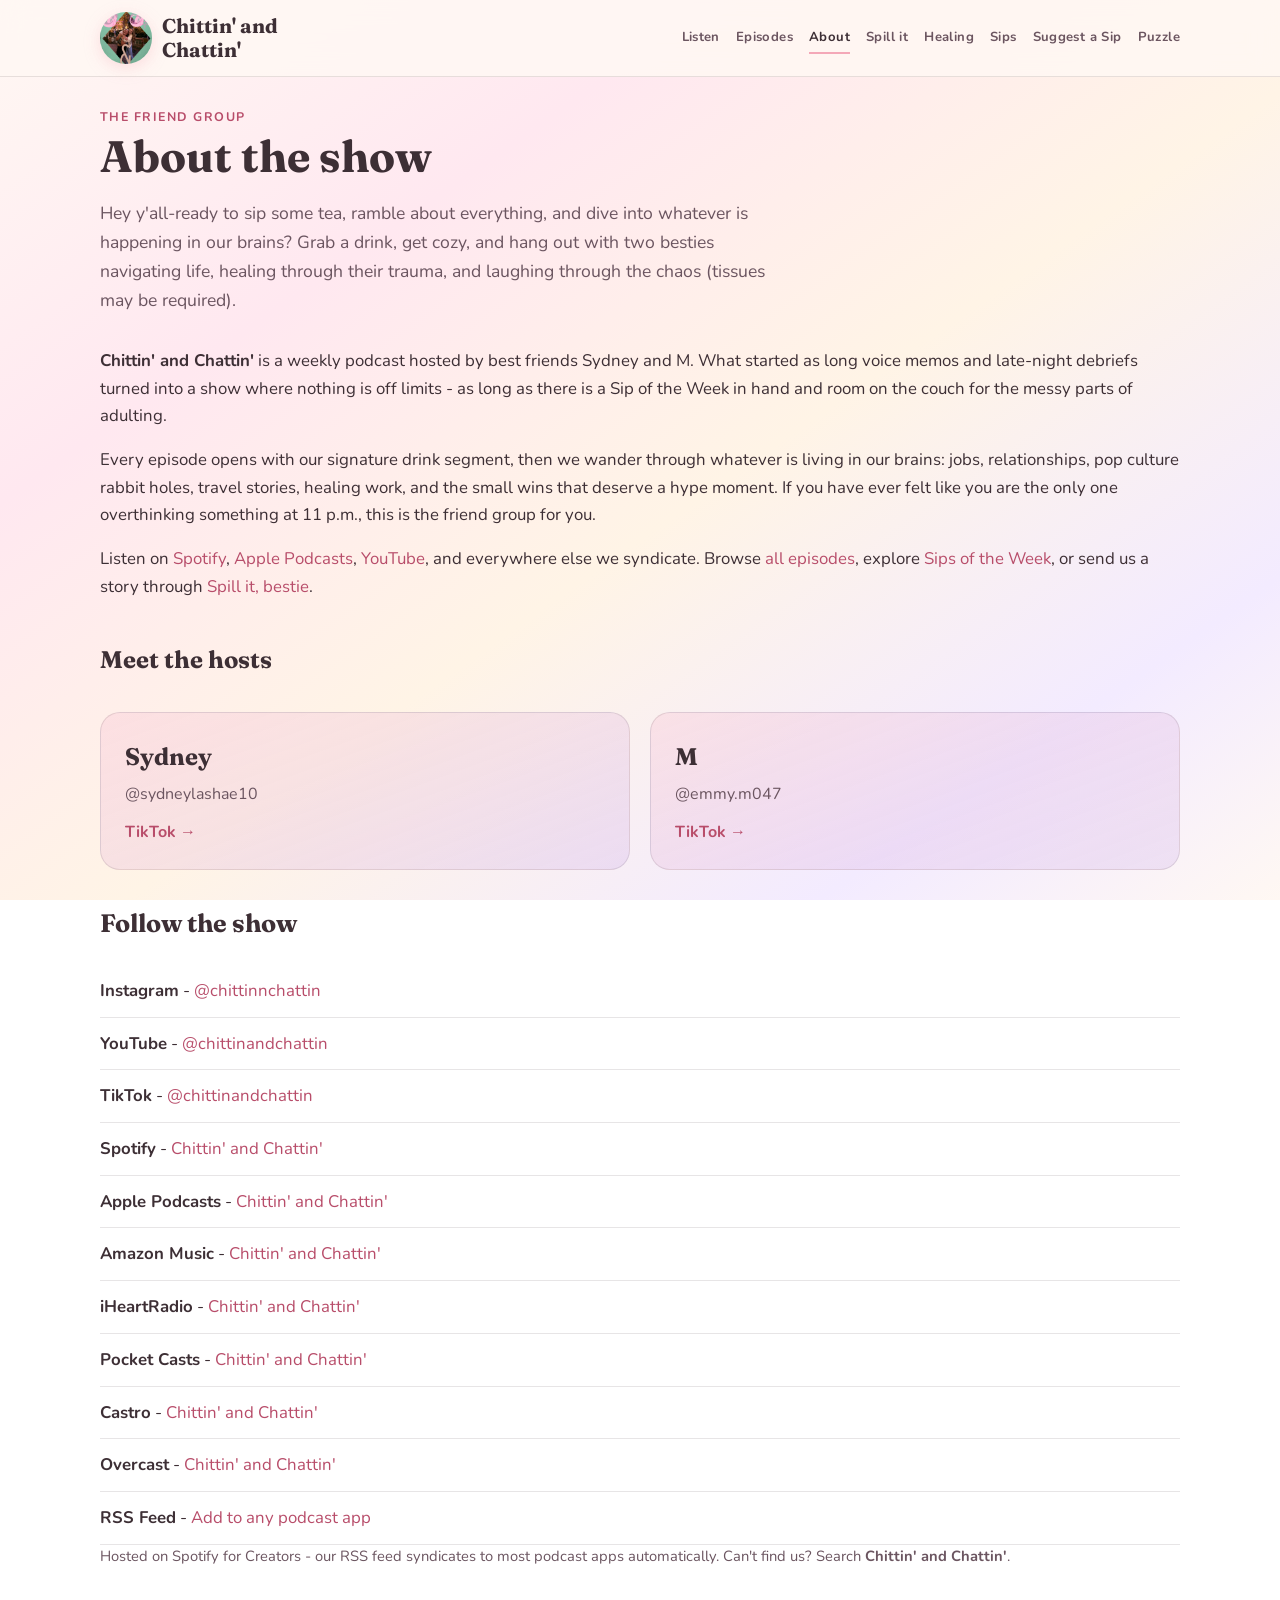
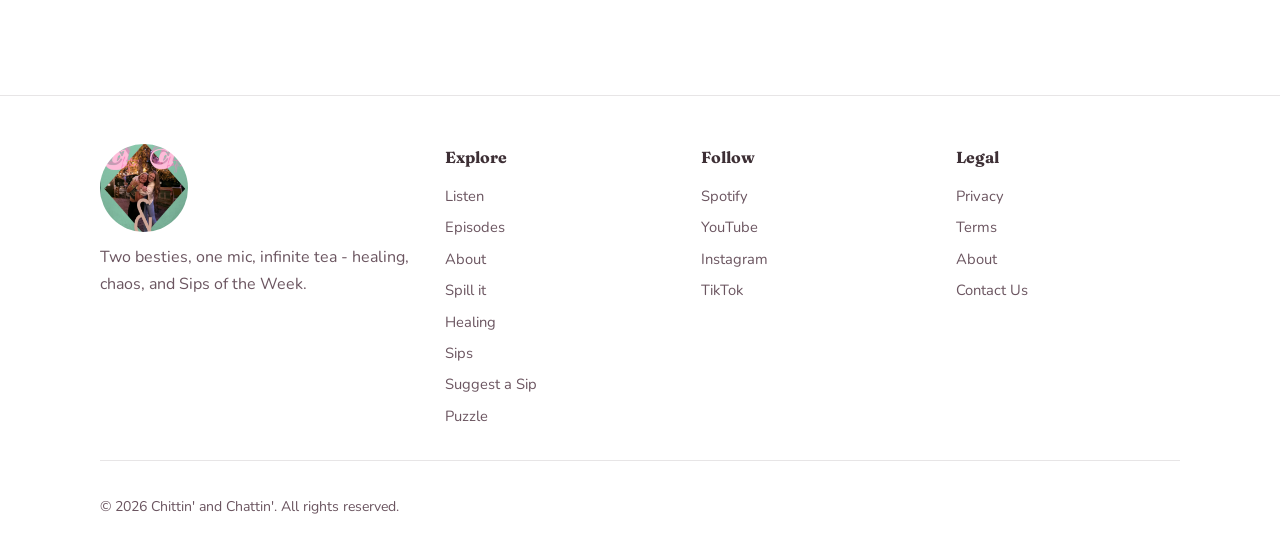
==== commit d47265fe: "Add slider puzzle game with cozy copy polish and site updates. Ship the /puzzle/ minigame (3x3/4x4/5" ====
--- a/about/index.html
+++ b/about/index.html
@@ -3,7 +3,7 @@
   <head>
     <meta charset="UTF-8" />
     <meta name="viewport" content="width=device-width, initial-scale=1.0" />
-    <meta name="description" content="About Chittin' and Chattin - Sydney and Emmy, two besties with a podcast about healing, chaos, and Sips of the Week." />
+    <meta name="description" content="About Chittin' and Chattin - Sydney and M, two besties with a podcast about healing, chaos, and Sips of the Week." />
     <title>About</title>
     <link rel="icon" href="/assets/brand/icon.png" type="image/png" />
     <link rel="stylesheet" href="/assets/css/site.css" />
@@ -19,7 +19,7 @@
       const cfg = window.SITE_CONFIG;
       initPage({
         title: "About",
-        description: "About Chittin' and Chattin - Sydney and Emmy, two besties with a podcast.",
+        description: "About Chittin' and Chattin - Sydney and M, two besties with a podcast.",
         activePath: "/about/",
         content: `
           <header class="page-header reveal">
@@ -28,7 +28,7 @@
             <p class="page-lead">${cfg.bio}</p>
           </header>
           <div class="prose reveal">
-            <p><strong>Chittin' and Chattin'</strong> is a weekly podcast hosted by best friends Sydney and Emmy. What started as long voice memos and late-night debriefs turned into a show where nothing is off limits — as long as there is a Sip of the Week in hand and room on the couch for the messy parts of adulting.</p>
+            <p><strong>Chittin' and Chattin'</strong> is a weekly podcast hosted by best friends Sydney and M. What started as long voice memos and late-night debriefs turned into a show where nothing is off limits - as long as there is a Sip of the Week in hand and room on the couch for the messy parts of adulting.</p>
             <p>Every episode opens with our signature drink segment, then we wander through whatever is living in our brains: jobs, relationships, pop culture rabbit holes, travel stories, healing work, and the small wins that deserve a hype moment. If you have ever felt like you are the only one overthinking something at 11 p.m., this is the friend group for you.</p>
             <p>Listen on <a href="${cfg.links.spotify}" target="_blank" rel="noopener">Spotify</a>, <a href="${cfg.links.apple}" target="_blank" rel="noopener">Apple Podcasts</a>, <a href="${cfg.links.youtube}" target="_blank" rel="noopener">YouTube</a>, and everywhere else we syndicate. Browse <a href="/episodes/">all episodes</a>, explore <a href="/sips/">Sips of the Week</a>, or send us a story through <a href="/spill-it-bestie/">Spill it, bestie</a>.</p>
           </div>
--- a/assets/css/site.css
+++ b/assets/css/site.css
@@ -1105,3 +1105,187 @@
     width: clamp(2.75rem, 12vw, 4rem);
   }
 }
+
+/* Slider puzzle */
+.slider-puzzle {
+  margin-top: 1.5rem;
+}
+
+.slider-puzzle-toolbar {
+  display: flex;
+  flex-wrap: wrap;
+  align-items: center;
+  justify-content: space-between;
+  gap: 1rem;
+  margin-bottom: 1rem;
+}
+
+.slider-puzzle-difficulty {
+  display: flex;
+  flex-wrap: wrap;
+  gap: 0.5rem;
+}
+
+.slider-diff-btn.is-active {
+  background: linear-gradient(135deg, var(--petal), var(--peach));
+  border-color: transparent;
+  color: var(--ink);
+  font-weight: 700;
+}
+
+.slider-puzzle-meta {
+  display: flex;
+  flex-wrap: wrap;
+  align-items: flex-end;
+  justify-content: space-between;
+  gap: 1rem;
+  margin-bottom: 1rem;
+}
+
+.slider-puzzle-stats {
+  margin: 0;
+  font-weight: 600;
+  color: var(--muted);
+}
+
+.slider-puzzle-stats-wrap {
+  display: flex;
+  flex-direction: column;
+  gap: 0.25rem;
+}
+
+.slider-puzzle-art {
+  margin: 0;
+  font-size: 0.85rem;
+  color: var(--muted);
+}
+
+.slider-puzzle-test-hint {
+  margin: 0.75rem 0 0;
+  text-align: center;
+  font-size: 0.8rem;
+  color: var(--muted);
+}
+
+.slider-puzzle-test-hint code {
+  font-size: 0.75rem;
+}
+
+.slider-puzzle-ref {
+  margin: 0;
+  text-align: center;
+}
+
+.slider-puzzle-ref img {
+  width: 96px;
+  height: auto;
+  border-radius: 0.5rem;
+  border: 2px solid var(--border);
+  box-shadow: 0 4px 12px rgba(61, 47, 53, 0.08);
+}
+
+.slider-puzzle-ref figcaption {
+  margin-top: 0.25rem;
+  font-size: 0.75rem;
+  color: var(--muted);
+}
+
+.slider-puzzle-board-wrap {
+  position: relative;
+  width: min(92vw, 560px);
+  margin-inline: auto;
+}
+
+.slider-puzzle-board {
+  display: grid;
+  grid-template-columns: repeat(var(--slider-size, 3), 1fr);
+  gap: 3px;
+  aspect-ratio: 1;
+  padding: 4px;
+  background: var(--surface);
+  border: 1px solid var(--border);
+  border-radius: 1rem;
+  box-shadow: 0 8px 24px rgba(201, 168, 232, 0.2);
+}
+
+.slider-tile {
+  appearance: none;
+  border: none;
+  margin: 0;
+  padding: 0;
+  width: 100%;
+  aspect-ratio: 1;
+  border-radius: 0.35rem;
+  background-repeat: no-repeat;
+  cursor: pointer;
+  transition: transform 0.12s ease, box-shadow 0.12s ease;
+  box-shadow: inset 0 0 0 1px rgba(255, 255, 255, 0.35);
+}
+
+.slider-tile:not(.slider-tile-empty):hover {
+  transform: scale(1.02);
+  box-shadow: 0 2px 8px rgba(61, 47, 53, 0.15);
+  z-index: 1;
+}
+
+.slider-tile:focus-visible {
+  outline: 2px solid var(--lilac);
+  outline-offset: 2px;
+}
+
+.slider-tile-empty {
+  background: rgba(255, 248, 243, 0.9);
+  border: 2px dashed rgba(61, 47, 53, 0.18);
+  cursor: default;
+  box-shadow: none;
+}
+
+.slider-puzzle-win {
+  position: absolute;
+  inset: 0;
+  display: flex;
+  flex-direction: column;
+  align-items: center;
+  justify-content: center;
+  gap: 0.75rem;
+  padding: 1.5rem;
+  text-align: center;
+  background: rgba(255, 248, 243, 0.92);
+  backdrop-filter: blur(6px);
+  border-radius: 1rem;
+  border: 1px solid var(--border);
+}
+
+.slider-puzzle-win[hidden] {
+  display: none;
+}
+
+.slider-puzzle-win-title {
+  margin: 0;
+  font-family: var(--font-display);
+  font-size: clamp(1.5rem, 4vw, 2rem);
+  color: var(--ink);
+}
+
+.slider-puzzle-win-body {
+  margin: 0;
+  color: var(--muted);
+}
+
+.slider-puzzle-hint {
+  margin: 1rem 0 0;
+  text-align: center;
+  font-size: 0.9rem;
+  color: var(--muted);
+}
+
+@media (max-width: 480px) {
+  .slider-puzzle-board {
+    gap: 2px;
+    padding: 3px;
+  }
+
+  .slider-tile {
+    border-radius: 0.2rem;
+  }
+}
